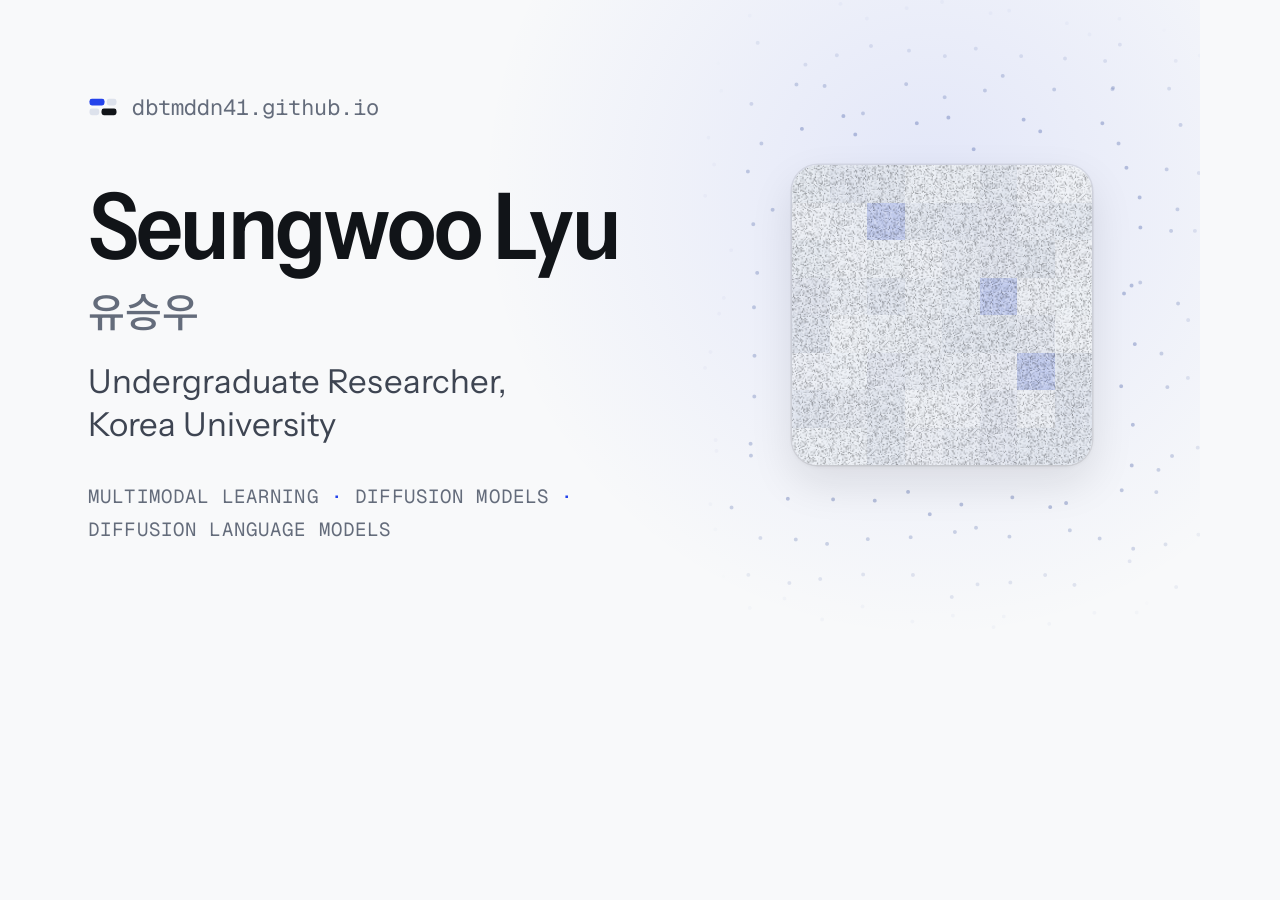
==== tools/og-card.html @ 195451b1 "Decode every thumbnail, add the field behind the photo, use a link card without the photo Co-Authore" ====
<!doctype html>
<html lang="en">
<head>
<meta charset="utf-8">
<title>Link preview card</title>
<link rel="stylesheet" href="https://fonts.googleapis.com/css2?family=Geist+Mono:wght@400..600&family=Instrument+Sans:ital,wdth,wght@0,75..100,400..700;1,75..100,400..700&display=block">
<link rel="stylesheet" href="https://fonts.googleapis.com/css2?family=Noto+Sans+KR:wght@500&text=%EC%9C%A0%EC%8A%B9%EC%9A%B0&display=block">
<style>
  :root {
    --bg: #F8F9FA; --ink: #111418; --ink-2: #3E4552; --muted: #646C7B; --line: #E4E7EC;
    --mask: #DDE2EC; --mask-hi: #EEF1F6; --accent: #2443EB;
  }
  * { box-sizing: border-box; margin: 0; }
  html, body { width: 1200px; height: 630px; overflow: hidden; }
  body {
    position: relative;
    background: var(--bg);
    color: var(--ink);
    font-family: "Instrument Sans", system-ui, sans-serif;
    -webkit-font-smoothing: antialiased;
  }
  .glow {
    position: absolute; top: -260px; right: -180px; width: 900px; height: 900px;
    background: radial-gradient(closest-side, rgba(36, 67, 235, 0.10), transparent);
  }
  canvas { position: absolute; inset: 0; }
  .text { position: absolute; left: 88px; top: 92px; width: 640px; }
  .mark { display: flex; align-items: center; gap: 14px; color: var(--muted); font-family: "Geist Mono", monospace; font-size: 22px; }
  .mark svg { width: 30px; height: 30px; }
  h1 {
    margin-top: 58px;
    font-size: 92px; font-weight: 600; font-stretch: 90%; letter-spacing: -0.03em; line-height: 1;
  }
  .ko { display: block; margin-top: 18px; color: var(--muted); font-family: "Noto Sans KR", sans-serif; font-size: 40px; font-weight: 500; letter-spacing: 0; }
  .pos { margin-top: 30px; color: var(--ink-2); font-size: 33px; line-height: 1.3; }
  .topics {
    position: absolute; left: 88px; bottom: 84px; width: 700px;
    color: var(--muted); font-family: "Geist Mono", monospace; font-size: 19px; letter-spacing: 0.06em; text-transform: uppercase; line-height: 1.7;
  }
  .topics b { color: var(--accent); font-weight: 500; }
  /* The photo slot, still masked: 8 × 8 noisy tiles. */
  .photo {
    position: absolute; right: 108px; top: 165px; width: 300px; height: 300px;
    display: grid; grid-template-columns: repeat(8, 1fr); grid-template-rows: repeat(8, 1fr);
    border-radius: 26px; overflow: hidden;
    box-shadow: 0 0 0 1.5px rgba(17, 20, 24, 0.08), 0 2px 4px rgba(17, 20, 24, 0.05), 0 18px 44px rgba(17, 20, 24, 0.10);
  }
  .photo i {
    background: url("../assets/img/noise.png") 0 0 / 72px 72px, color-mix(in srgb, var(--mask-hi) calc(var(--n) * 100%), var(--mask));
  }
  .photo i.fresh { background: url("../assets/img/noise.png") 0 0 / 72px 72px, color-mix(in srgb, var(--accent) 16%, var(--mask)); }
</style>
</head>
<body>
<div class="glow"></div>
<canvas id="field" width="2400" height="1260" style="width:1200px;height:630px"></canvas>
<div class="text">
  <div class="mark">
    <svg viewBox="0 0 20 20" aria-hidden="true">
      <rect x="1" y="4.5" width="10" height="4.5" rx="1.6" fill="#2443EB"/>
      <rect x="12.5" y="4.5" width="6.5" height="4.5" rx="1.6" fill="#DDE2EC"/>
      <rect x="1" y="11" width="6.5" height="4.5" rx="1.6" fill="#DDE2EC"/>
      <rect x="9" y="11" width="10" height="4.5" rx="1.6" fill="#111418"/>
    </svg>
    dbtmddn41.github.io
  </div>
  <h1>Seungwoo Lyu<span class="ko" lang="ko">유승우</span></h1>
  <p class="pos">Undergraduate Researcher,<br>Korea University</p>
</div>
<p class="topics">Multimodal learning <b>·</b> Diffusion models <b>·</b><br>Diffusion language models</p>
<div class="photo" id="photo"></div>
<script>
  // Seeded so the card is the same on every render.
  let seed = 20261022;
  const rnd = () => { seed = (seed * 1664525 + 1013904223) >>> 0; return seed / 4294967296; };
  const gauss = () => Math.sqrt(-2 * Math.log(1 - rnd())) * Math.cos(2 * Math.PI * rnd());
  const photo = document.getElementById('photo');
  const fresh = new Set([10, 29, 46]);
  for (let i = 0; i < 64; i++) {
    const t = document.createElement('i');
    t.style.setProperty('--n', rnd().toFixed(2));
    t.style.backgroundPosition = `${Math.round(-rnd() * 72)}px ${Math.round(-rnd() * 72)}px, 0 0`;
    if (fresh.has(i)) t.className = 'fresh';
    photo.appendChild(t);
  }
  // The field around it, as on the page: the photo's tile grid extended outward, partly noisy.
  const c = document.getElementById('field');
  const g = c.getContext('2d');
  g.scale(2, 2);
  const P = { l: 1200 - 108 - 300, t: 165, r: 1200 - 108, b: 165 + 300 };
  const cell = 300 / 8;
  const reach = 5 * cell;
  const smooth = (t) => (t <= 0 ? 0 : t >= 1 ? 1 : t * t * (3 - 2 * t));
  g.fillStyle = 'rgba(52, 78, 156, 0.5)';
  for (let j = -6; j <= 14; j++) {
    for (let i = -6; i <= 14; i++) {
      const x = P.l + i * cell;
      const y = P.t + j * cell;
      const d = Math.hypot(Math.max(P.l - x, 0, x - P.r), Math.max(P.t - y, 0, y - P.b));
      if (d === 0) continue;
      let w = 1 - smooth(d / reach);
      w *= smooth((x - 700) / (cell * 2)); // clear of the text
      if (w < 0.02) continue;
      const off = 0.85 * cell * 0.3;
      g.globalAlpha = w * 0.7;
      g.beginPath();
      g.arc(x + gauss() * off, y + gauss() * off, 1.9, 0, Math.PI * 2);
      g.fill();
    }
  }
</script>
</body>
</html>
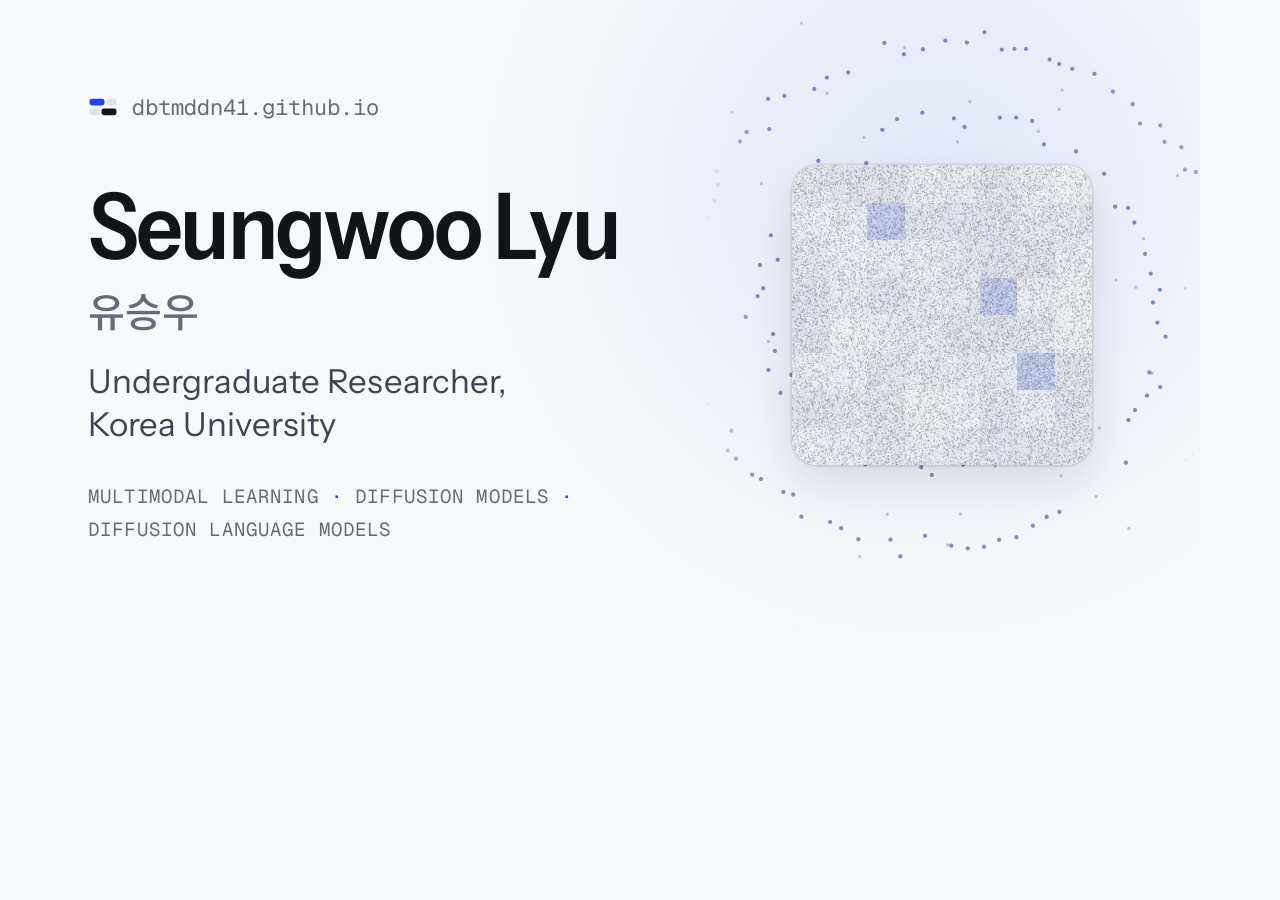
==== commit 0dab4827: "Swiss roll behind the photo, a sweeping theme switch, accurate TL;DRs and paper links Co-Authored-By" ====
--- a/tools/og-card.html
+++ b/tools/og-card.html
@@ -83,30 +83,49 @@
     if (fresh.has(i)) t.className = 'fresh';
     photo.appendChild(t);
   }
-  // The field around it, as on the page: the photo's tile grid extended outward, partly noisy.
+  // The field around it, as on the page: samples on a Swiss roll centred on the photo slot,
+  // a quarter of them masked (grey, displaced by noise).
   const c = document.getElementById('field');
   const g = c.getContext('2d');
   g.scale(2, 2);
-  const P = { l: 1200 - 108 - 300, t: 165, r: 1200 - 108, b: 165 + 300 };
-  const cell = 300 / 8;
-  const reach = 5 * cell;
+  const W = 300;
+  const cx = 1200 - 108 - W / 2;
+  const cy = 165 + W / 2;
+  const from = 2 * Math.PI;
+  const to = 8 * Math.PI;
+  const b = W / to;
+  const turn = Math.PI / 4 - to;
+  const F = (t) => (t * Math.sqrt(t * t + 1) + Math.asinh(t)) / 2;
+  const tAt = (share) => {
+    let lo = from;
+    let hi = to;
+    const goal = F(from) + share * (F(to) - F(from));
+    for (let k = 0; k < 40; k++) { const mid = (lo + hi) / 2; if (F(mid) < goal) lo = mid; else hi = mid; }
+    return lo;
+  };
   const smooth = (t) => (t <= 0 ? 0 : t >= 1 ? 1 : t * t * (3 - 2 * t));
-  g.fillStyle = 'rgba(52, 78, 156, 0.5)';
-  for (let j = -6; j <= 14; j++) {
-    for (let i = -6; i <= 14; i++) {
-      const x = P.l + i * cell;
-      const y = P.t + j * cell;
-      const d = Math.hypot(Math.max(P.l - x, 0, x - P.r), Math.max(P.t - y, 0, y - P.b));
-      if (d === 0) continue;
-      let w = 1 - smooth(d / reach);
-      w *= smooth((x - 700) / (cell * 2)); // clear of the text
-      if (w < 0.02) continue;
-      const off = 0.85 * cell * 0.3;
-      g.globalAlpha = w * 0.7;
-      g.beginPath();
-      g.arc(x + gauss() * off, y + gauss() * off, 1.9, 0, Math.PI * 2);
-      g.fill();
-    }
+  const n = Math.floor((b * (F(to) - F(from))) / 16);
+  for (let i = 0; i < n; i++) {
+    const q = (i + 0.15 + 0.7 * rnd()) / n;
+    const t = tAt(q);
+    const r = b * t;
+    const ca = Math.cos(t + turn);
+    const sa = Math.sin(t + turn);
+    const tx = b * ca - r * sa;
+    const ty = b * sa + r * ca;
+    const tl = Math.hypot(tx, ty);
+    const across = gauss() * 0.022 * W;
+    let x = cx + r * ca - (ty / tl) * across;
+    let y = cy + r * sa + (tx / tl) * across;
+    const masked = rnd() < 0.25;
+    if (masked) { x += gauss() * 0.14 * W; y += gauss() * 0.14 * W; }
+    let w = smooth(q / 0.04) * (1 - smooth((q - 0.84) / 0.16));
+    w *= smooth((x - 700) / 60) * smooth(y / 30) * smooth((630 - y) / 30);
+    if (w < 0.02) continue;
+    g.fillStyle = masked ? `rgba(118, 127, 148, ${(0.42 * w).toFixed(3)})` : `rgba(52, 78, 156, ${(0.62 * w).toFixed(3)})`;
+    g.beginPath();
+    g.arc(x, y, masked ? 1.6 : 2.1, 0, Math.PI * 2);
+    g.fill();
   }
 </script>
 </body>
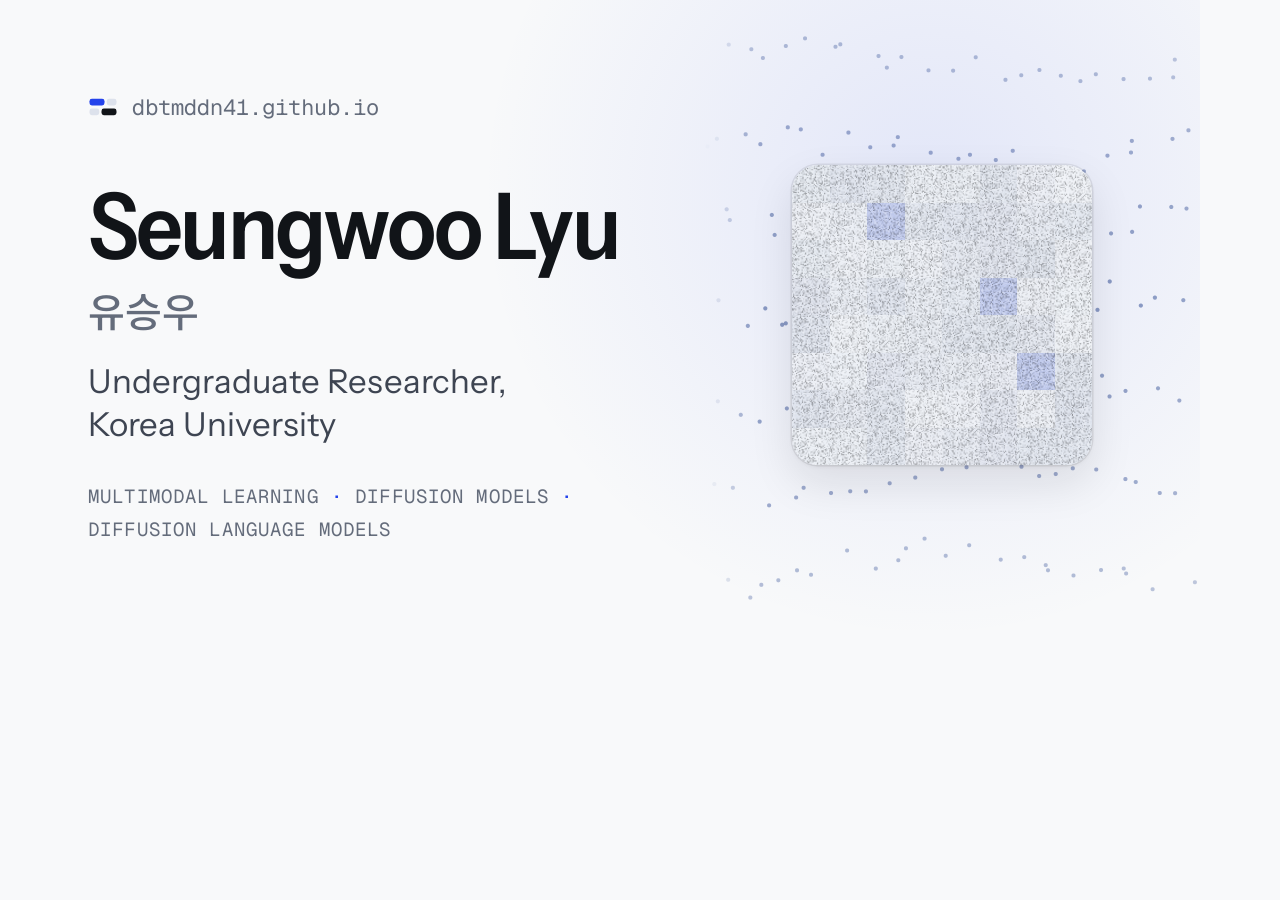
==== commit acde9da6: "Breathing waves behind the photo Co-Authored-By: Claude Opus 5.5 <noreply@anthropic.com>" ====
--- a/tools/og-card.html
+++ b/tools/og-card.html
@@ -83,49 +83,31 @@
     if (fresh.has(i)) t.className = 'fresh';
     photo.appendChild(t);
   }
-  // The field around it, as on the page: samples on a Swiss roll centred on the photo slot,
-  // a quarter of them masked (grey, displaced by noise).
+  // The field around it, as on the page: seven rows of dots on soft waves, one noisy sample
+  // x_t of them (grey where the noise is larger).
   const c = document.getElementById('field');
   const g = c.getContext('2d');
   g.scale(2, 2);
   const W = 300;
-  const cx = 1200 - 108 - W / 2;
-  const cy = 165 + W / 2;
-  const from = 2 * Math.PI;
-  const to = 8 * Math.PI;
-  const b = W / to;
-  const turn = Math.PI / 4 - to;
-  const F = (t) => (t * Math.sqrt(t * t + 1) + Math.asinh(t)) / 2;
-  const tAt = (share) => {
-    let lo = from;
-    let hi = to;
-    const goal = F(from) + share * (F(to) - F(from));
-    for (let k = 0; k < 40; k++) { const mid = (lo + hi) / 2; if (F(mid) < goal) lo = mid; else hi = mid; }
-    return lo;
-  };
+  const P = { l: 1200 - 108 - W, t: 165, r: 1200 - 108, b: 165 + W };
+  const cy = (P.t + P.b) / 2;
   const smooth = (t) => (t <= 0 ? 0 : t >= 1 ? 1 : t * t * (3 - 2 * t));
-  const n = Math.floor((b * (F(to) - F(from))) / 16);
-  for (let i = 0; i < n; i++) {
-    const q = (i + 0.15 + 0.7 * rnd()) / n;
-    const t = tAt(q);
-    const r = b * t;
-    const ca = Math.cos(t + turn);
-    const sa = Math.sin(t + turn);
-    const tx = b * ca - r * sa;
-    const ty = b * sa + r * ca;
-    const tl = Math.hypot(tx, ty);
-    const across = gauss() * 0.022 * W;
-    let x = cx + r * ca - (ty / tl) * across;
-    let y = cy + r * sa + (tx / tl) * across;
-    const masked = rnd() < 0.25;
-    if (masked) { x += gauss() * 0.14 * W; y += gauss() * 0.14 * W; }
-    let w = smooth(q / 0.04) * (1 - smooth((q - 0.84) / 0.16));
-    w *= smooth((x - 700) / 60) * smooth(y / 30) * smooth((630 - y) / 30);
-    if (w < 0.02) continue;
-    g.fillStyle = masked ? `rgba(118, 127, 148, ${(0.42 * w).toFixed(3)})` : `rgba(52, 78, 156, ${(0.62 * w).toFixed(3)})`;
-    g.beginPath();
-    g.arc(x, y, masked ? 1.6 : 2.1, 0, Math.PI * 2);
-    g.fill();
+  const level = 0.92;
+  for (let row = 0; row < 7; row++) {
+    const y0 = cy + (row - 3) * 0.28 * W;
+    const depth = 1 - 0.25 * (Math.abs(row - 3) / 3);
+    for (let x0 = 700; x0 <= 1200; x0 += 0.07 * W) {
+      const d = Math.hypot(Math.max(P.l - x0, 0, x0 - P.r), Math.max(P.t - y0, 0, y0 - P.b));
+      let w = (1 - smooth((d - 0.1 * W) / (1.05 * W))) * depth;
+      const x = x0 + gauss() * 0.34 * W * (1 - level);
+      const y = y0 + 0.05 * W * Math.sin((2 * Math.PI * x0) / (1.6 * W) + row * 0.8) + gauss() * 0.34 * W * (1 - level);
+      w *= smooth((x - 700) / 60) * smooth(y / 30) * smooth((630 - y) / 30);
+      if (w < 0.02) continue;
+      g.fillStyle = `rgba(62, 88, 155, ${(0.6 * w * (0.55 + 0.45 * level)).toFixed(3)})`;
+      g.beginPath();
+      g.arc(x, y, 2.1 * (0.85 + 0.15 * depth), 0, Math.PI * 2);
+      g.fill();
+    }
   }
 </script>
 </body>
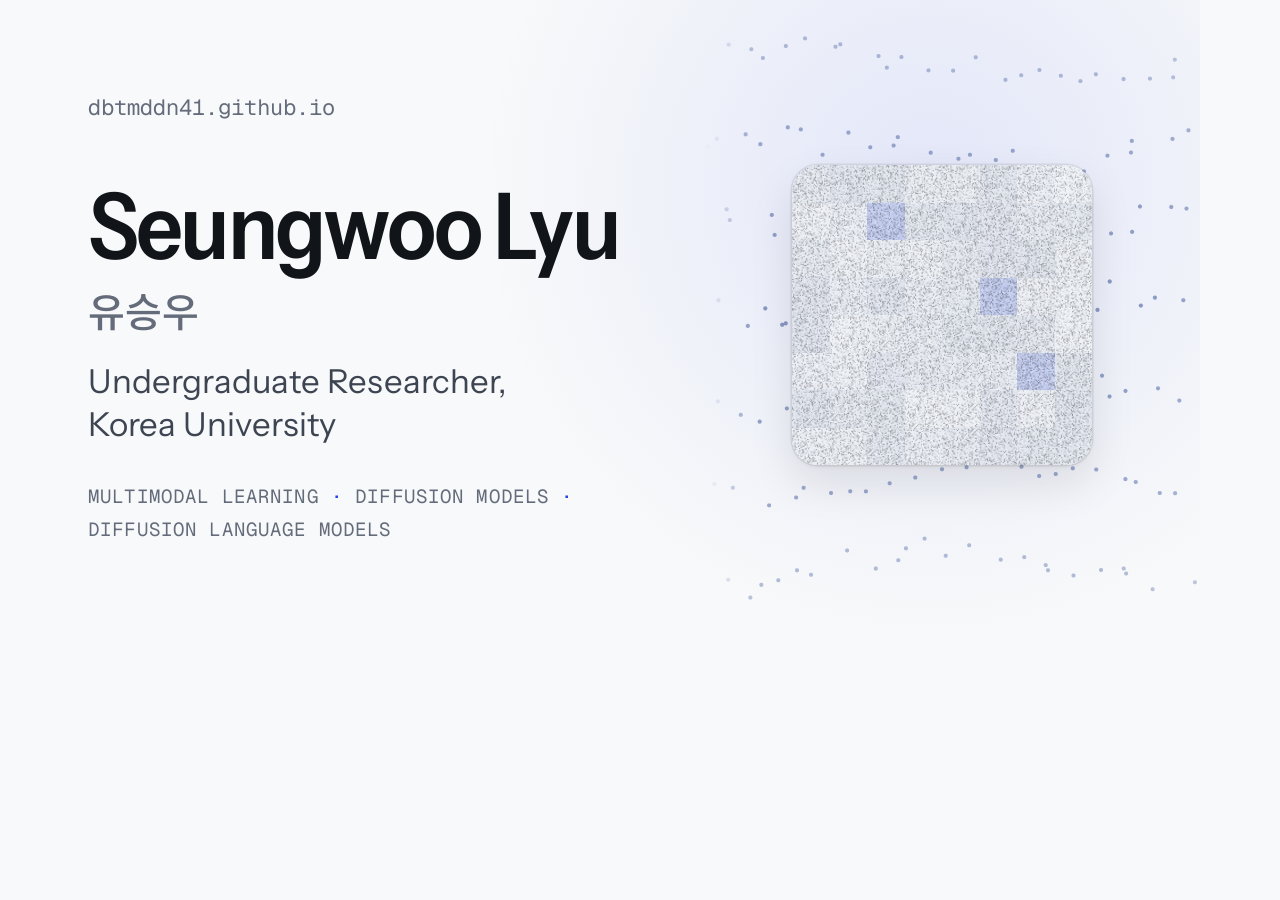
==== commit 9be02563: "Drop the mark from the header; the name stands alone Co-Authored-By: Claude Opus 5.5 <noreply@anthro" ====
--- a/tools/og-card.html
+++ b/tools/og-card.html
@@ -25,8 +25,7 @@
   }
   canvas { position: absolute; inset: 0; }
   .text { position: absolute; left: 88px; top: 92px; width: 640px; }
-  .mark { display: flex; align-items: center; gap: 14px; color: var(--muted); font-family: "Geist Mono", monospace; font-size: 22px; }
-  .mark svg { width: 30px; height: 30px; }
+  .url { color: var(--muted); font-family: "Geist Mono", monospace; font-size: 22px; line-height: 30px; }
   h1 {
     margin-top: 58px;
     font-size: 92px; font-weight: 600; font-stretch: 90%; letter-spacing: -0.03em; line-height: 1;
@@ -55,15 +54,7 @@
 <div class="glow"></div>
 <canvas id="field" width="2400" height="1260" style="width:1200px;height:630px"></canvas>
 <div class="text">
-  <div class="mark">
-    <svg viewBox="0 0 20 20" aria-hidden="true">
-      <rect x="1" y="4.5" width="10" height="4.5" rx="1.6" fill="#2443EB"/>
-      <rect x="12.5" y="4.5" width="6.5" height="4.5" rx="1.6" fill="#DDE2EC"/>
-      <rect x="1" y="11" width="6.5" height="4.5" rx="1.6" fill="#DDE2EC"/>
-      <rect x="9" y="11" width="10" height="4.5" rx="1.6" fill="#111418"/>
-    </svg>
-    dbtmddn41.github.io
-  </div>
+  <div class="url">dbtmddn41.github.io</div>
   <h1>Seungwoo Lyu<span class="ko" lang="ko">유승우</span></h1>
   <p class="pos">Undergraduate Researcher,<br>Korea University</p>
 </div>
